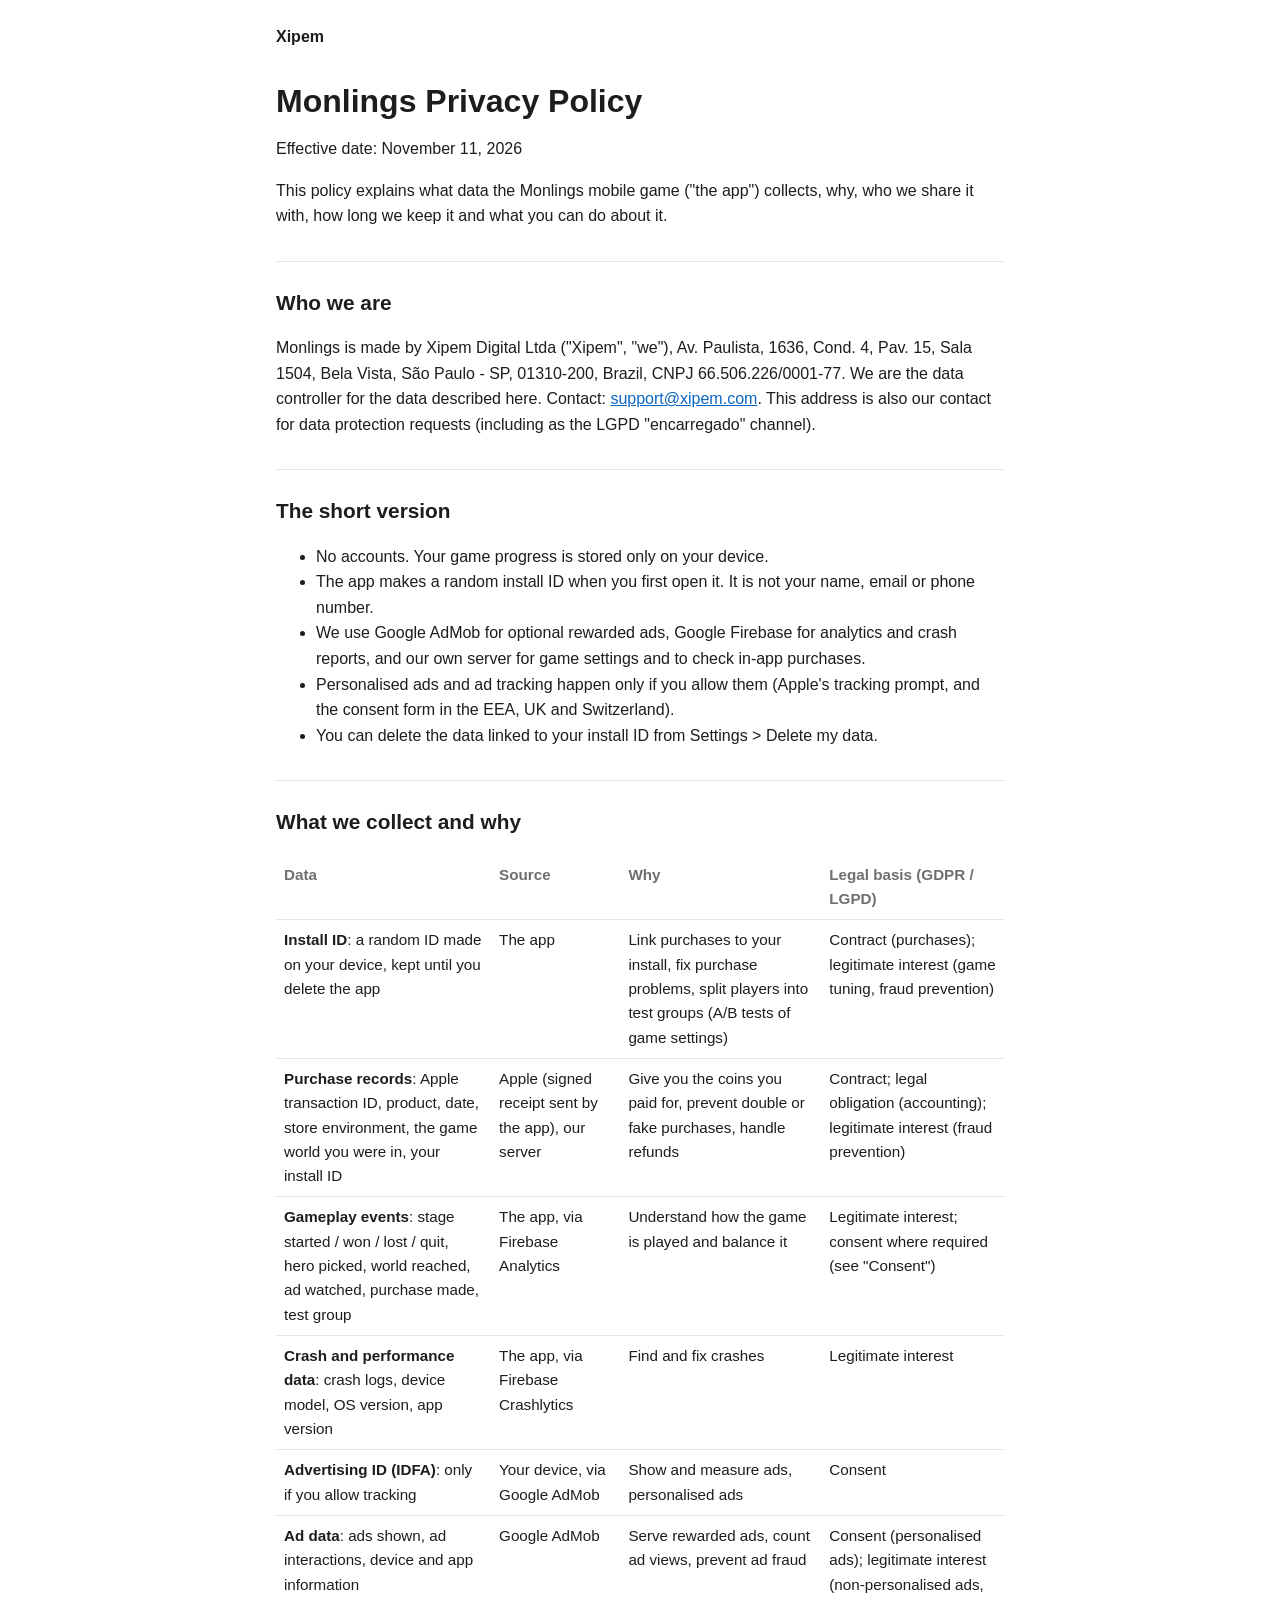
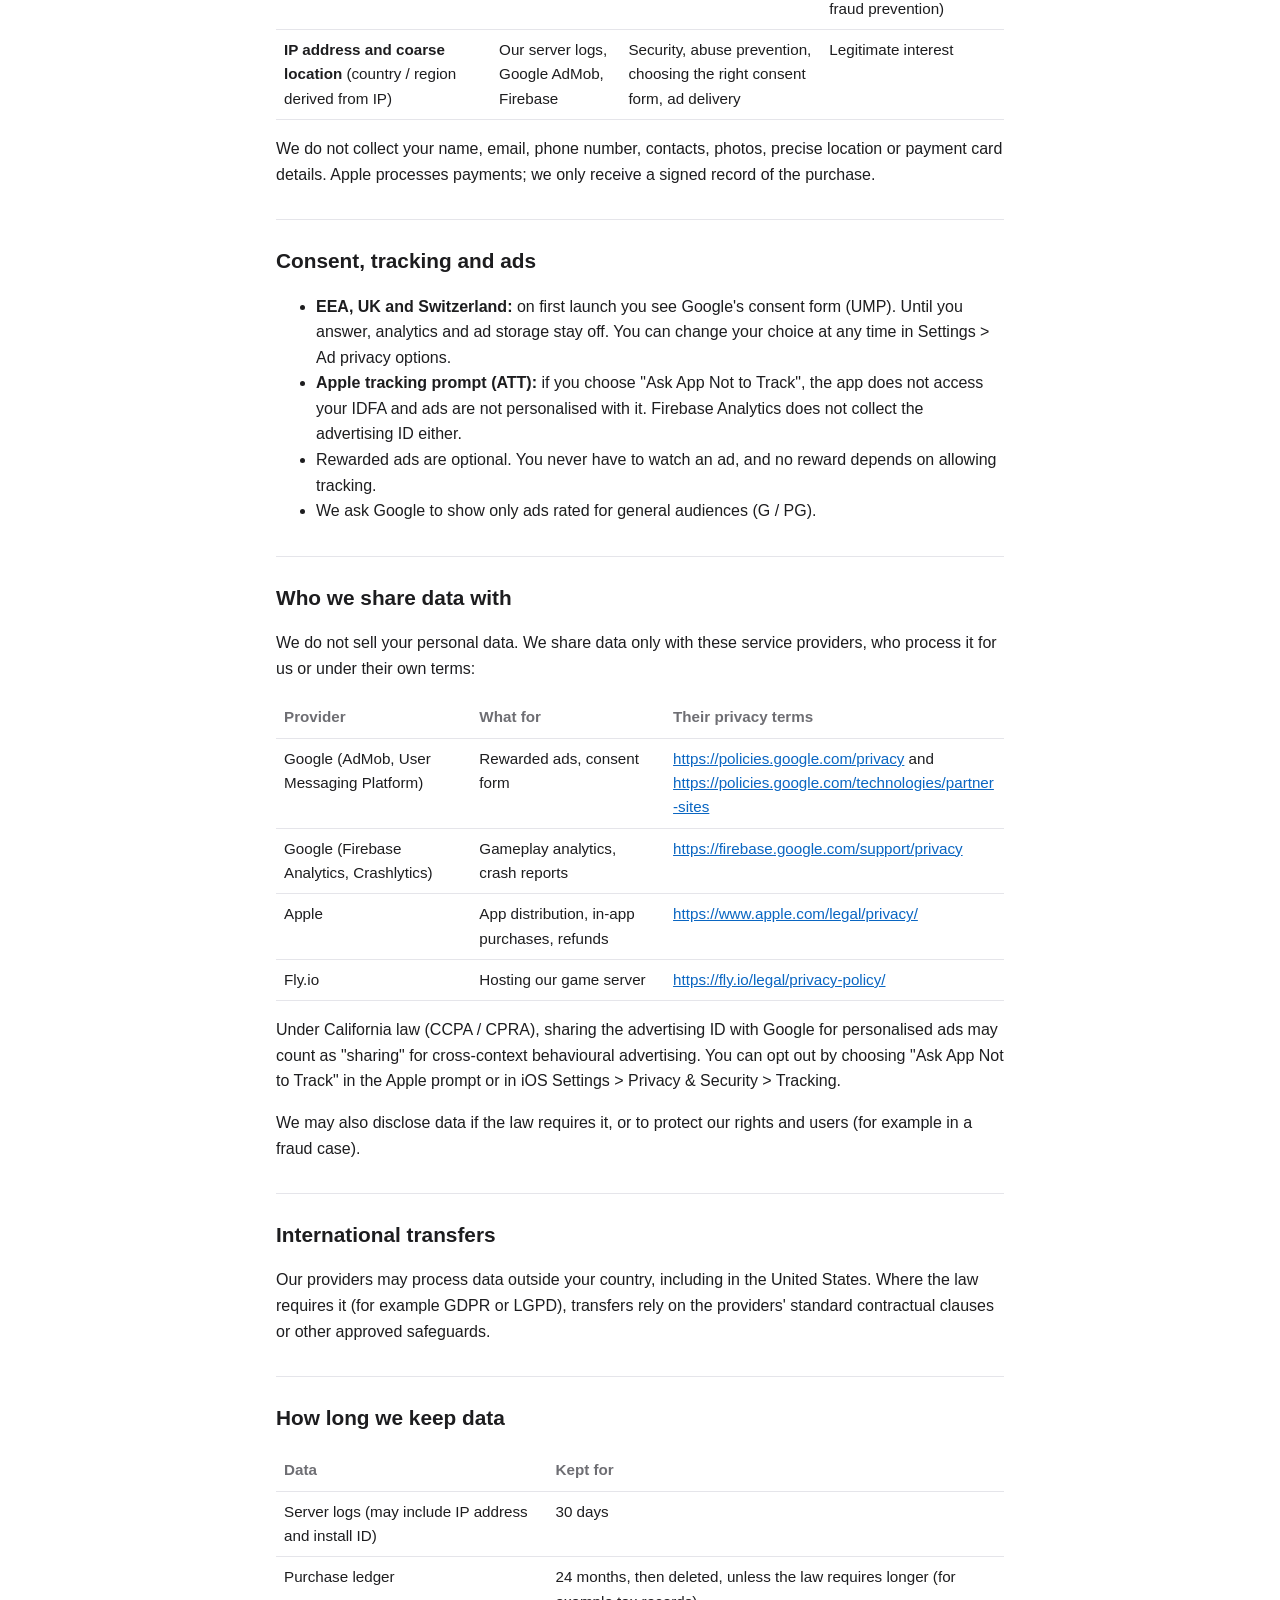
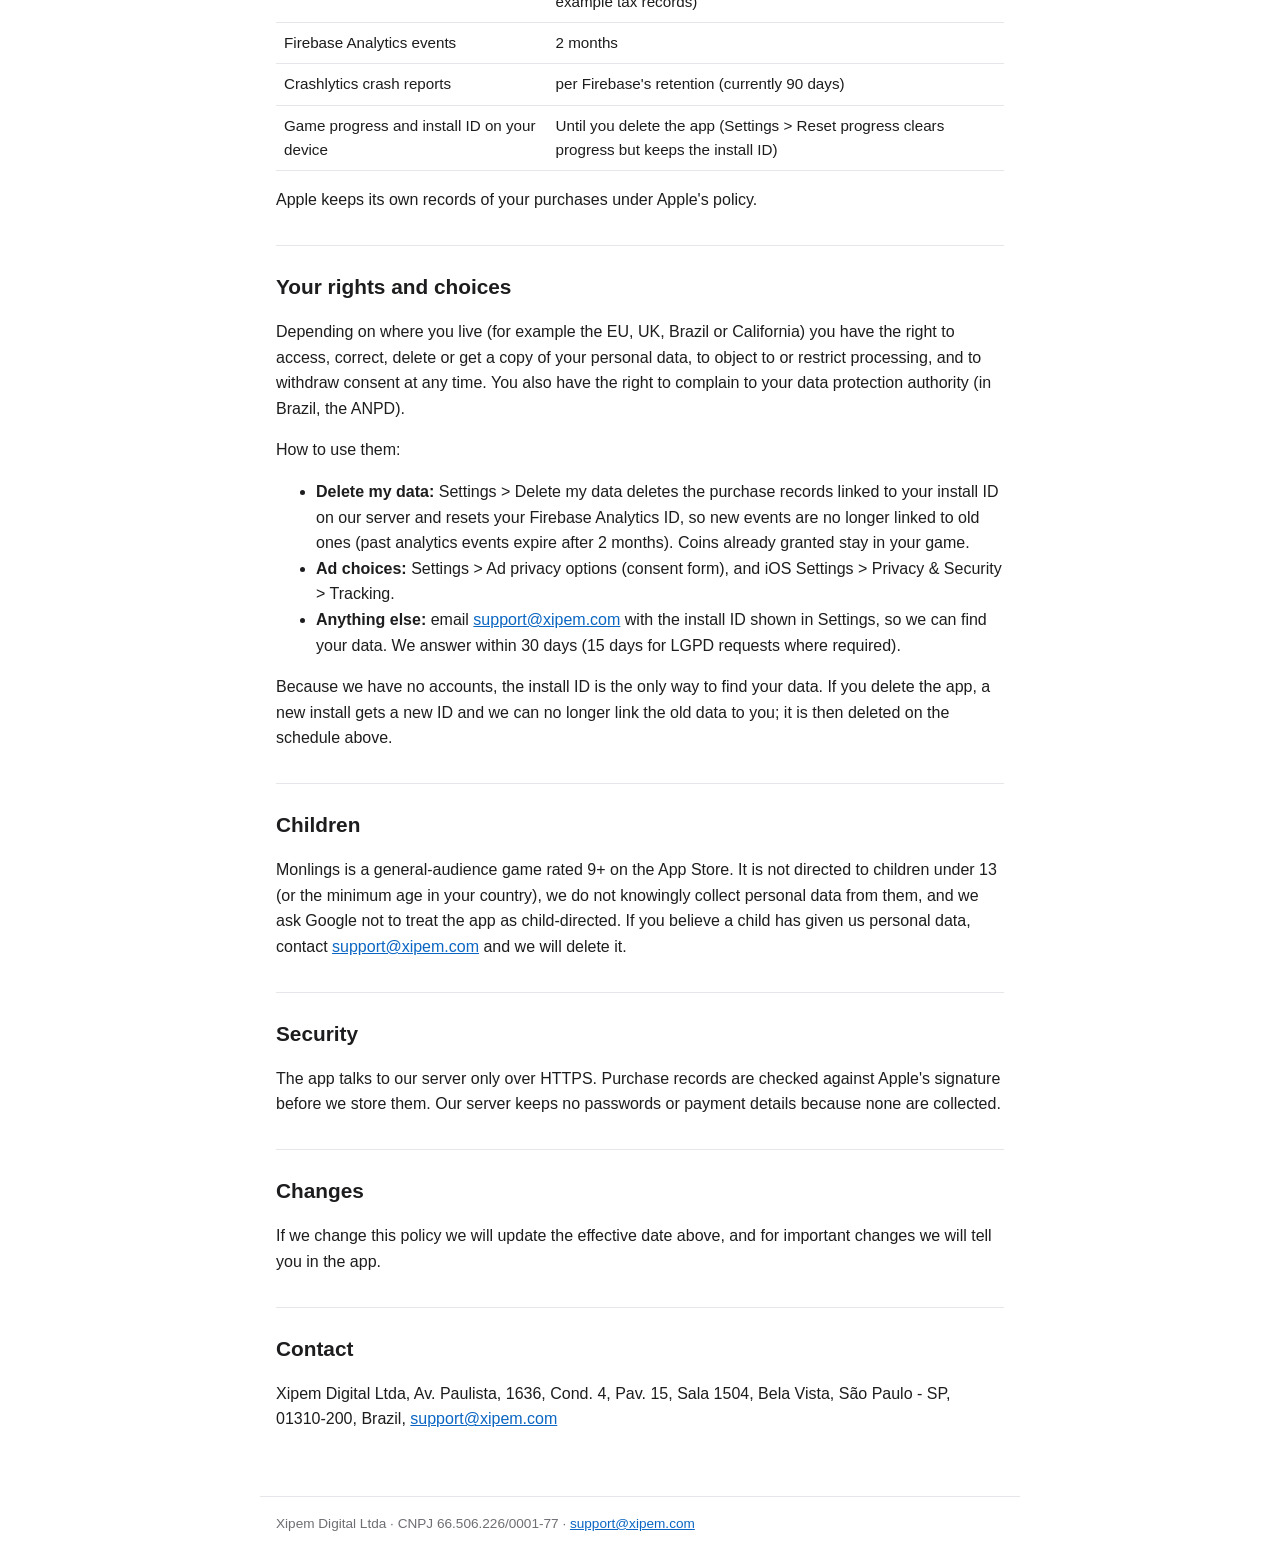
==== docs/games/monlings/privacy/index.html @ d83bfd8c "feat: serve from docs/ on GitHub Pages with xipem.com CNAME Co-Authored-By: Claude Opus 5.5 <noreply" ====
<!doctype html>
<html lang="en">
<head>
<meta charset="utf-8">
<meta name="viewport" content="width=device-width, initial-scale=1">
<title>Monlings Privacy Policy</title>
<link rel="stylesheet" href="../../../style.css">
</head>
<body>
<header><a href="../../../">Xipem</a></header>
<main>
<h1>Monlings Privacy Policy</h1>
<p>Effective date: November 11, 2026</p>
<p>This policy explains what data the Monlings mobile game ("the app") collects, why, who we share it with, how long we keep it and what you can do about it.</p>
<h2>Who we are</h2>
<p>Monlings is made by Xipem Digital Ltda ("Xipem", "we"), Av. Paulista, 1636, Cond. 4, Pav. 15, Sala 1504, Bela Vista, São Paulo - SP, 01310-200, Brazil, CNPJ 66.506.226/0001-77. We are the data controller for the data described here. Contact: <a href="mailto:support@xipem.com">support@xipem.com</a>. This address is also our contact for data protection requests (including as the LGPD "encarregado" channel).</p>
<h2>The short version</h2>
<ul><li>No accounts. Your game progress is stored only on your device.</li><li>The app makes a random install ID when you first open it. It is not your name, email or phone number.</li><li>We use Google AdMob for optional rewarded ads, Google Firebase for analytics and crash reports, and our own server for game settings and to check in-app purchases.</li><li>Personalised ads and ad tracking happen only if you allow them (Apple's tracking prompt, and the consent form in the EEA, UK and Switzerland).</li><li>You can delete the data linked to your install ID from Settings &gt; Delete my data.</li></ul>
<h2>What we collect and why</h2>
<div class="table"><table><thead><tr><th>Data</th><th>Source</th><th>Why</th><th>Legal basis (GDPR / LGPD)</th></tr></thead><tbody><tr><td data-label="Data"><strong>Install ID</strong>: a random ID made on your device, kept until you delete the app</td><td data-label="Source">The app</td><td data-label="Why">Link purchases to your install, fix purchase problems, split players into test groups (A/B tests of game settings)</td><td data-label="Legal basis (GDPR / LGPD)">Contract (purchases); legitimate interest (game tuning, fraud prevention)</td></tr><tr><td data-label="Data"><strong>Purchase records</strong>: Apple transaction ID, product, date, store environment, the game world you were in, your install ID</td><td data-label="Source">Apple (signed receipt sent by the app), our server</td><td data-label="Why">Give you the coins you paid for, prevent double or fake purchases, handle refunds</td><td data-label="Legal basis (GDPR / LGPD)">Contract; legal obligation (accounting); legitimate interest (fraud prevention)</td></tr><tr><td data-label="Data"><strong>Gameplay events</strong>: stage started / won / lost / quit, hero picked, world reached, ad watched, purchase made, test group</td><td data-label="Source">The app, via Firebase Analytics</td><td data-label="Why">Understand how the game is played and balance it</td><td data-label="Legal basis (GDPR / LGPD)">Legitimate interest; consent where required (see "Consent")</td></tr><tr><td data-label="Data"><strong>Crash and performance data</strong>: crash logs, device model, OS version, app version</td><td data-label="Source">The app, via Firebase Crashlytics</td><td data-label="Why">Find and fix crashes</td><td data-label="Legal basis (GDPR / LGPD)">Legitimate interest</td></tr><tr><td data-label="Data"><strong>Advertising ID (IDFA)</strong>: only if you allow tracking</td><td data-label="Source">Your device, via Google AdMob</td><td data-label="Why">Show and measure ads, personalised ads</td><td data-label="Legal basis (GDPR / LGPD)">Consent</td></tr><tr><td data-label="Data"><strong>Ad data</strong>: ads shown, ad interactions, device and app information</td><td data-label="Source">Google AdMob</td><td data-label="Why">Serve rewarded ads, count ad views, prevent ad fraud</td><td data-label="Legal basis (GDPR / LGPD)">Consent (personalised ads); legitimate interest (non-personalised ads, fraud prevention)</td></tr><tr><td data-label="Data"><strong>IP address and coarse location</strong> (country / region derived from IP)</td><td data-label="Source">Our server logs, Google AdMob, Firebase</td><td data-label="Why">Security, abuse prevention, choosing the right consent form, ad delivery</td><td data-label="Legal basis (GDPR / LGPD)">Legitimate interest</td></tr></tbody></table></div>
<p>We do not collect your name, email, phone number, contacts, photos, precise location or payment card details. Apple processes payments; we only receive a signed record of the purchase.</p>
<h2>Consent, tracking and ads</h2>
<ul><li><strong>EEA, UK and Switzerland:</strong> on first launch you see Google's consent form (UMP). Until you answer, analytics and ad storage stay off. You can change your choice at any time in Settings &gt; Ad privacy options.</li><li><strong>Apple tracking prompt (ATT):</strong> if you choose "Ask App Not to Track", the app does not access your IDFA and ads are not personalised with it. Firebase Analytics does not collect the advertising ID either.</li><li>Rewarded ads are optional. You never have to watch an ad, and no reward depends on allowing tracking.</li><li>We ask Google to show only ads rated for general audiences (G / PG).</li></ul>
<h2>Who we share data with</h2>
<p>We do not sell your personal data. We share data only with these service providers, who process it for us or under their own terms:</p>
<div class="table"><table><thead><tr><th>Provider</th><th>What for</th><th>Their privacy terms</th></tr></thead><tbody><tr><td data-label="Provider">Google (AdMob, User Messaging Platform)</td><td data-label="What for">Rewarded ads, consent form</td><td data-label="Their privacy terms"><a href="https://policies.google.com/privacy">https://policies.google.com/privacy</a> and <a href="https://policies.google.com/technologies/partner-sites">https://policies.google.com/technologies/partner-sites</a></td></tr><tr><td data-label="Provider">Google (Firebase Analytics, Crashlytics)</td><td data-label="What for">Gameplay analytics, crash reports</td><td data-label="Their privacy terms"><a href="https://firebase.google.com/support/privacy">https://firebase.google.com/support/privacy</a></td></tr><tr><td data-label="Provider">Apple</td><td data-label="What for">App distribution, in-app purchases, refunds</td><td data-label="Their privacy terms"><a href="https://www.apple.com/legal/privacy/">https://www.apple.com/legal/privacy/</a></td></tr><tr><td data-label="Provider">Fly.io</td><td data-label="What for">Hosting our game server</td><td data-label="Their privacy terms"><a href="https://fly.io/legal/privacy-policy/">https://fly.io/legal/privacy-policy/</a></td></tr></tbody></table></div>
<p>Under California law (CCPA / CPRA), sharing the advertising ID with Google for personalised ads may count as "sharing" for cross-context behavioural advertising. You can opt out by choosing "Ask App Not to Track" in the Apple prompt or in iOS Settings &gt; Privacy &amp; Security &gt; Tracking.</p>
<p>We may also disclose data if the law requires it, or to protect our rights and users (for example in a fraud case).</p>
<h2>International transfers</h2>
<p>Our providers may process data outside your country, including in the United States. Where the law requires it (for example GDPR or LGPD), transfers rely on the providers' standard contractual clauses or other approved safeguards.</p>
<h2>How long we keep data</h2>
<div class="table"><table><thead><tr><th>Data</th><th>Kept for</th></tr></thead><tbody><tr><td data-label="Data">Server logs (may include IP address and install ID)</td><td data-label="Kept for">30 days</td></tr><tr><td data-label="Data">Purchase ledger</td><td data-label="Kept for">24 months, then deleted, unless the law requires longer (for example tax records)</td></tr><tr><td data-label="Data">Firebase Analytics events</td><td data-label="Kept for">2 months</td></tr><tr><td data-label="Data">Crashlytics crash reports</td><td data-label="Kept for">per Firebase's retention (currently 90 days)</td></tr><tr><td data-label="Data">Game progress and install ID on your device</td><td data-label="Kept for">Until you delete the app (Settings &gt; Reset progress clears progress but keeps the install ID)</td></tr></tbody></table></div>
<p>Apple keeps its own records of your purchases under Apple's policy.</p>
<h2>Your rights and choices</h2>
<p>Depending on where you live (for example the EU, UK, Brazil or California) you have the right to access, correct, delete or get a copy of your personal data, to object to or restrict processing, and to withdraw consent at any time. You also have the right to complain to your data protection authority (in Brazil, the ANPD).</p>
<p>How to use them:</p>
<ul><li><strong>Delete my data:</strong> Settings &gt; Delete my data deletes the purchase records linked to your install ID on our server and resets your Firebase Analytics ID, so new events are no longer linked to old ones (past analytics events expire after 2 months). Coins already granted stay in your game.</li><li><strong>Ad choices:</strong> Settings &gt; Ad privacy options (consent form), and iOS Settings &gt; Privacy &amp; Security &gt; Tracking.</li><li><strong>Anything else:</strong> email <a href="mailto:support@xipem.com">support@xipem.com</a> with the install ID shown in Settings, so we can find your data. We answer within 30 days (15 days for LGPD requests where required).</li></ul>
<p>Because we have no accounts, the install ID is the only way to find your data. If you delete the app, a new install gets a new ID and we can no longer link the old data to you; it is then deleted on the schedule above.</p>
<h2>Children</h2>
<p>Monlings is a general-audience game rated 9+ on the App Store. It is not directed to children under 13 (or the minimum age in your country), we do not knowingly collect personal data from them, and we ask Google not to treat the app as child-directed. If you believe a child has given us personal data, contact <a href="mailto:support@xipem.com">support@xipem.com</a> and we will delete it.</p>
<h2>Security</h2>
<p>The app talks to our server only over HTTPS. Purchase records are checked against Apple's signature before we store them. Our server keeps no passwords or payment details because none are collected.</p>
<h2>Changes</h2>
<p>If we change this policy we will update the effective date above, and for important changes we will tell you in the app.</p>
<h2>Contact</h2>
<p>Xipem Digital Ltda, Av. Paulista, 1636, Cond. 4, Pav. 15, Sala 1504, Bela Vista, São Paulo - SP, 01310-200, Brazil, <a href="mailto:support@xipem.com">support@xipem.com</a></p>
</main>
<footer>Xipem Digital Ltda · CNPJ 66.506.226/0001-77 · <a href="mailto:support@xipem.com">support@xipem.com</a></footer>
</body>
</html>
---- docs/style.css ----
:root { --bg: #ffffff; --fg: #1d1d1f; --muted: #6e6e73; --line: #e5e5ea; --link: #0a66c2; color-scheme: light dark; }
@media (prefers-color-scheme: dark) { :root { --bg: #111113; --fg: #f2f2f7; --muted: #a1a1a6; --line: #2c2c30; --link: #6cb4ff; } }
* { box-sizing: border-box; }
body { margin: 0; background: var(--bg); color: var(--fg); font: 16px/1.6 -apple-system, BlinkMacSystemFont, "Segoe UI", Roboto, sans-serif; }
header, main, footer { max-width: 760px; margin: 0 auto; padding: 0 16px; }
header { padding-top: 24px; font-weight: 700; }
header a { color: var(--fg); text-decoration: none; }
main { padding-bottom: 48px; }
h1 { font-size: 2rem; line-height: 1.2; margin: 32px 0 16px; }
h2 { font-size: 1.3rem; margin: 32px 0 8px; border-top: 1px solid var(--line); padding-top: 24px; }
h3 { font-size: 1.05rem; margin: 24px 0 4px; }
a { color: var(--link); overflow-wrap: anywhere; }
code { font-size: 0.9em; }
.table { overflow-x: auto; margin: 16px 0; }
table { border-collapse: collapse; width: 100%; font-size: 0.95rem; }
th, td { text-align: left; vertical-align: top; padding: 8px; border-bottom: 1px solid var(--line); }
th { color: var(--muted); font-weight: 600; }
footer { color: var(--muted); font-size: 0.85rem; padding-top: 16px; padding-bottom: 32px; border-top: 1px solid var(--line); }
@media (max-width: 600px) {
  .table { overflow: visible; }
  table, tbody, tr, td { display: block; width: 100%; }
  thead { display: none; }
  tr { border-bottom: 1px solid var(--line); padding: 8px 0; }
  td { border: 0; padding: 4px 0; }
  td::before { content: attr(data-label); display: block; color: var(--muted); font-size: 0.8rem; font-weight: 600; }
}
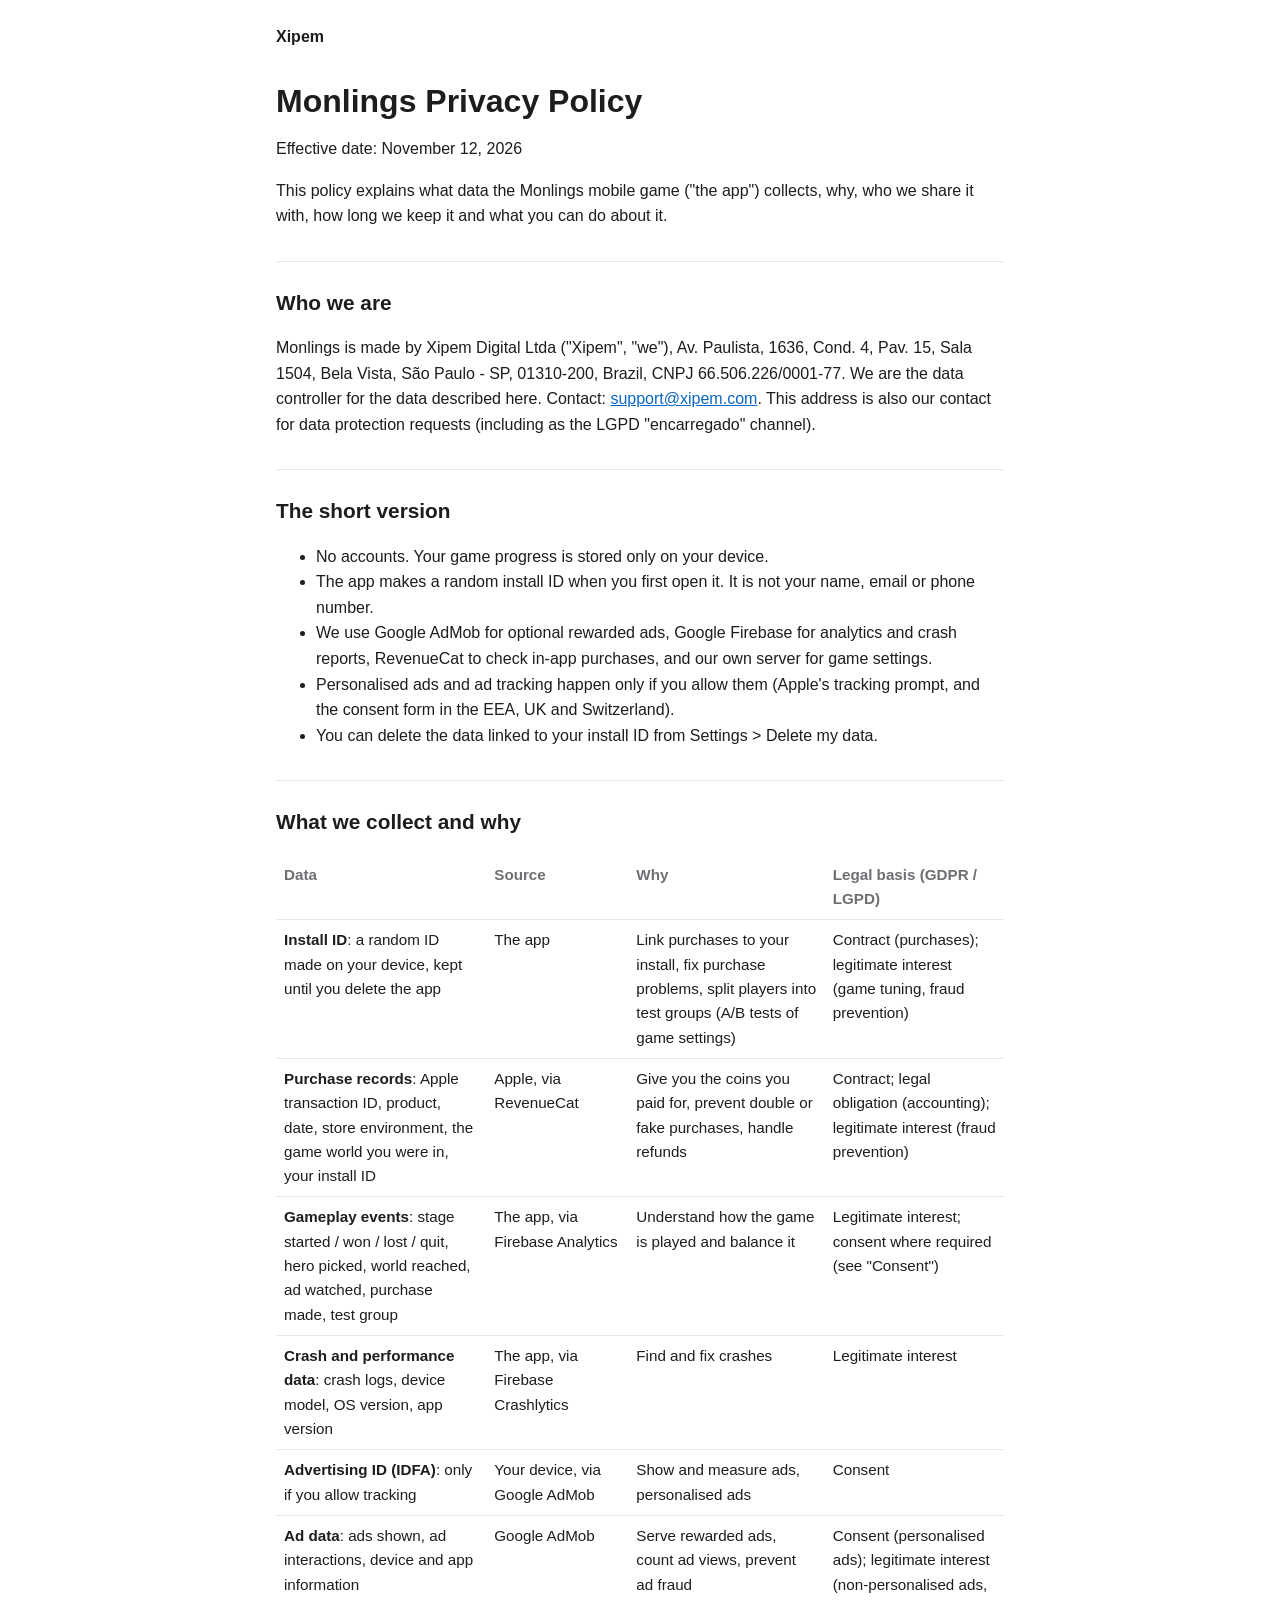
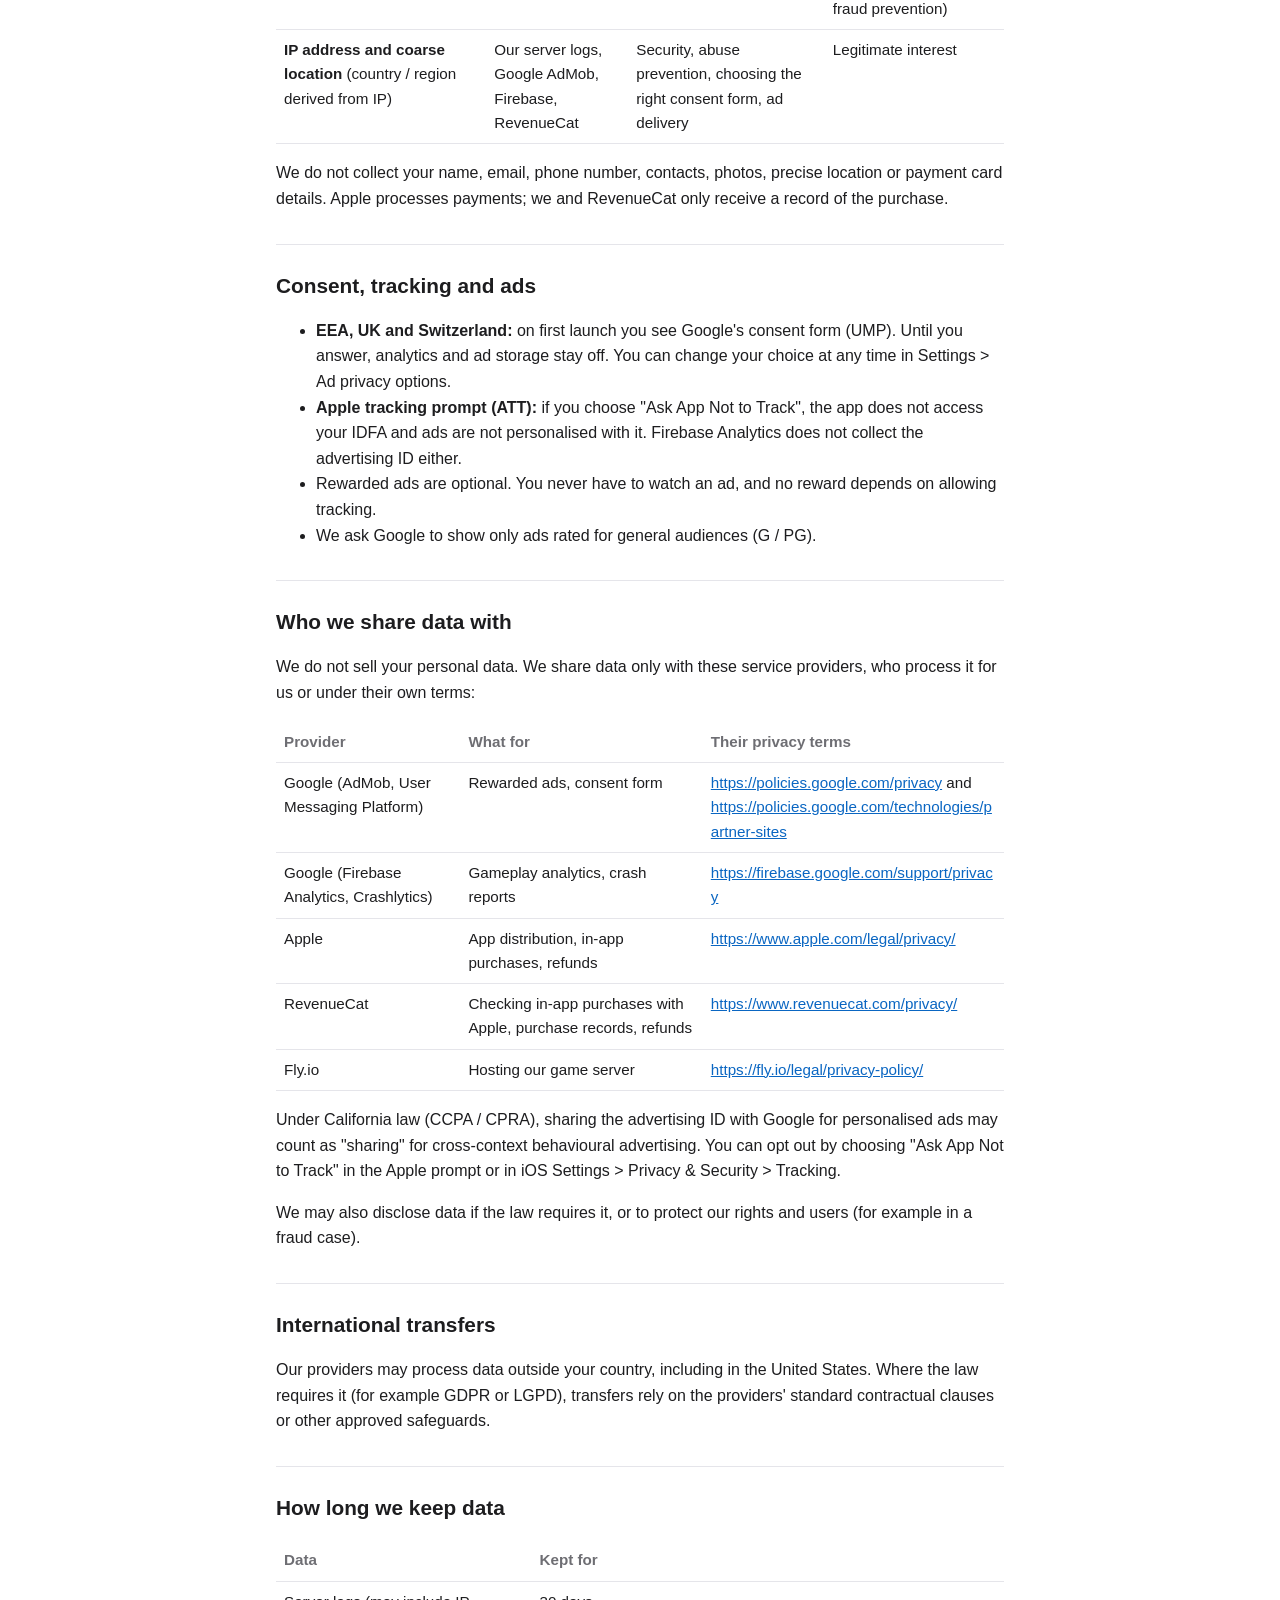
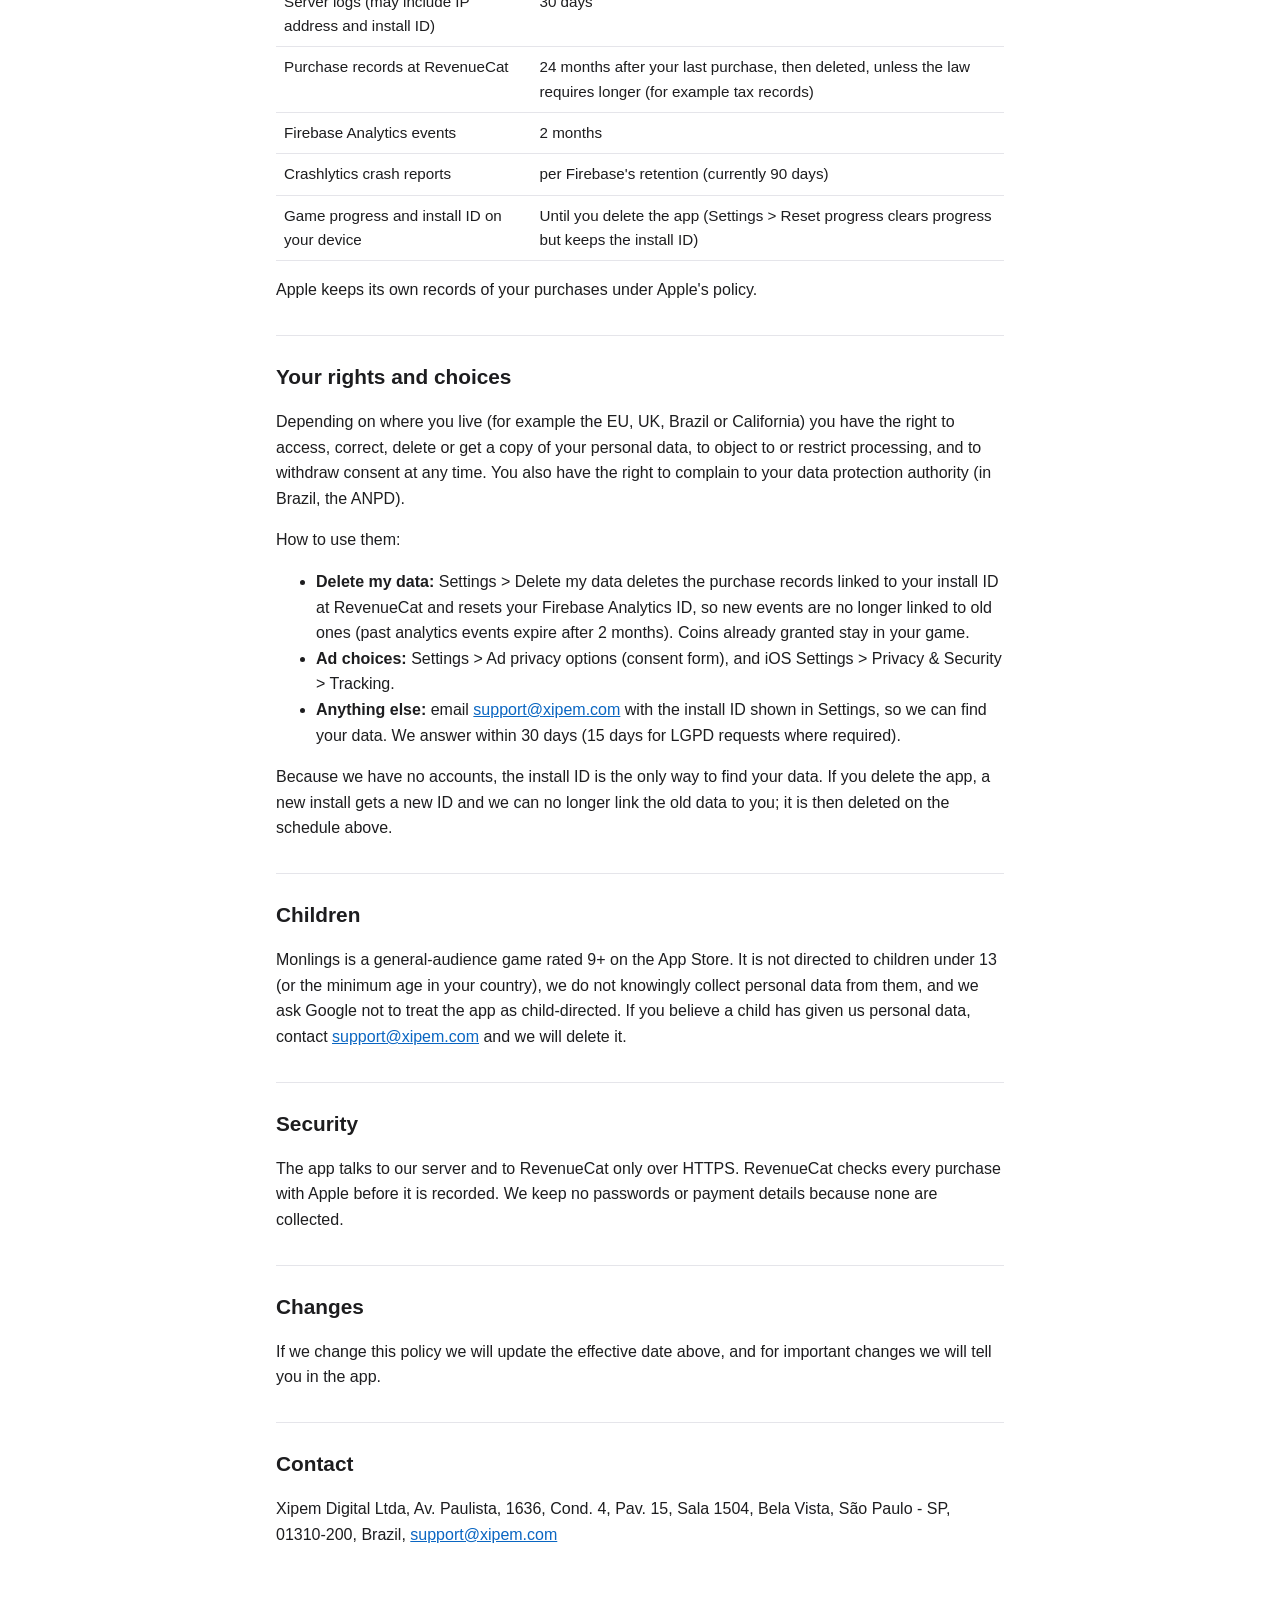
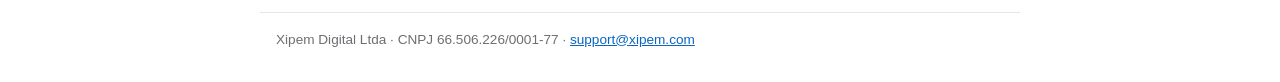
==== commit d5aa0be4: "docs: Monlings privacy policy v1.1 (RevenueCat) Co-Authored-By: Claude Opus 5.5 <noreply@anthropic.c" ====
--- a/docs/games/monlings/privacy/index.html
+++ b/docs/games/monlings/privacy/index.html
@@ -10,36 +10,36 @@
 <header><a href="../../../">Xipem</a></header>
 <main>
 <h1>Monlings Privacy Policy</h1>
-<p>Effective date: November 11, 2026</p>
+<p>Effective date: November 12, 2026</p>
 <p>This policy explains what data the Monlings mobile game ("the app") collects, why, who we share it with, how long we keep it and what you can do about it.</p>
 <h2>Who we are</h2>
 <p>Monlings is made by Xipem Digital Ltda ("Xipem", "we"), Av. Paulista, 1636, Cond. 4, Pav. 15, Sala 1504, Bela Vista, São Paulo - SP, 01310-200, Brazil, CNPJ 66.506.226/0001-77. We are the data controller for the data described here. Contact: <a href="mailto:support@xipem.com">support@xipem.com</a>. This address is also our contact for data protection requests (including as the LGPD "encarregado" channel).</p>
 <h2>The short version</h2>
-<ul><li>No accounts. Your game progress is stored only on your device.</li><li>The app makes a random install ID when you first open it. It is not your name, email or phone number.</li><li>We use Google AdMob for optional rewarded ads, Google Firebase for analytics and crash reports, and our own server for game settings and to check in-app purchases.</li><li>Personalised ads and ad tracking happen only if you allow them (Apple's tracking prompt, and the consent form in the EEA, UK and Switzerland).</li><li>You can delete the data linked to your install ID from Settings &gt; Delete my data.</li></ul>
+<ul><li>No accounts. Your game progress is stored only on your device.</li><li>The app makes a random install ID when you first open it. It is not your name, email or phone number.</li><li>We use Google AdMob for optional rewarded ads, Google Firebase for analytics and crash reports, RevenueCat to check in-app purchases, and our own server for game settings.</li><li>Personalised ads and ad tracking happen only if you allow them (Apple's tracking prompt, and the consent form in the EEA, UK and Switzerland).</li><li>You can delete the data linked to your install ID from Settings &gt; Delete my data.</li></ul>
 <h2>What we collect and why</h2>
-<div class="table"><table><thead><tr><th>Data</th><th>Source</th><th>Why</th><th>Legal basis (GDPR / LGPD)</th></tr></thead><tbody><tr><td data-label="Data"><strong>Install ID</strong>: a random ID made on your device, kept until you delete the app</td><td data-label="Source">The app</td><td data-label="Why">Link purchases to your install, fix purchase problems, split players into test groups (A/B tests of game settings)</td><td data-label="Legal basis (GDPR / LGPD)">Contract (purchases); legitimate interest (game tuning, fraud prevention)</td></tr><tr><td data-label="Data"><strong>Purchase records</strong>: Apple transaction ID, product, date, store environment, the game world you were in, your install ID</td><td data-label="Source">Apple (signed receipt sent by the app), our server</td><td data-label="Why">Give you the coins you paid for, prevent double or fake purchases, handle refunds</td><td data-label="Legal basis (GDPR / LGPD)">Contract; legal obligation (accounting); legitimate interest (fraud prevention)</td></tr><tr><td data-label="Data"><strong>Gameplay events</strong>: stage started / won / lost / quit, hero picked, world reached, ad watched, purchase made, test group</td><td data-label="Source">The app, via Firebase Analytics</td><td data-label="Why">Understand how the game is played and balance it</td><td data-label="Legal basis (GDPR / LGPD)">Legitimate interest; consent where required (see "Consent")</td></tr><tr><td data-label="Data"><strong>Crash and performance data</strong>: crash logs, device model, OS version, app version</td><td data-label="Source">The app, via Firebase Crashlytics</td><td data-label="Why">Find and fix crashes</td><td data-label="Legal basis (GDPR / LGPD)">Legitimate interest</td></tr><tr><td data-label="Data"><strong>Advertising ID (IDFA)</strong>: only if you allow tracking</td><td data-label="Source">Your device, via Google AdMob</td><td data-label="Why">Show and measure ads, personalised ads</td><td data-label="Legal basis (GDPR / LGPD)">Consent</td></tr><tr><td data-label="Data"><strong>Ad data</strong>: ads shown, ad interactions, device and app information</td><td data-label="Source">Google AdMob</td><td data-label="Why">Serve rewarded ads, count ad views, prevent ad fraud</td><td data-label="Legal basis (GDPR / LGPD)">Consent (personalised ads); legitimate interest (non-personalised ads, fraud prevention)</td></tr><tr><td data-label="Data"><strong>IP address and coarse location</strong> (country / region derived from IP)</td><td data-label="Source">Our server logs, Google AdMob, Firebase</td><td data-label="Why">Security, abuse prevention, choosing the right consent form, ad delivery</td><td data-label="Legal basis (GDPR / LGPD)">Legitimate interest</td></tr></tbody></table></div>
-<p>We do not collect your name, email, phone number, contacts, photos, precise location or payment card details. Apple processes payments; we only receive a signed record of the purchase.</p>
+<div class="table"><table><thead><tr><th>Data</th><th>Source</th><th>Why</th><th>Legal basis (GDPR / LGPD)</th></tr></thead><tbody><tr><td data-label="Data"><strong>Install ID</strong>: a random ID made on your device, kept until you delete the app</td><td data-label="Source">The app</td><td data-label="Why">Link purchases to your install, fix purchase problems, split players into test groups (A/B tests of game settings)</td><td data-label="Legal basis (GDPR / LGPD)">Contract (purchases); legitimate interest (game tuning, fraud prevention)</td></tr><tr><td data-label="Data"><strong>Purchase records</strong>: Apple transaction ID, product, date, store environment, the game world you were in, your install ID</td><td data-label="Source">Apple, via RevenueCat</td><td data-label="Why">Give you the coins you paid for, prevent double or fake purchases, handle refunds</td><td data-label="Legal basis (GDPR / LGPD)">Contract; legal obligation (accounting); legitimate interest (fraud prevention)</td></tr><tr><td data-label="Data"><strong>Gameplay events</strong>: stage started / won / lost / quit, hero picked, world reached, ad watched, purchase made, test group</td><td data-label="Source">The app, via Firebase Analytics</td><td data-label="Why">Understand how the game is played and balance it</td><td data-label="Legal basis (GDPR / LGPD)">Legitimate interest; consent where required (see "Consent")</td></tr><tr><td data-label="Data"><strong>Crash and performance data</strong>: crash logs, device model, OS version, app version</td><td data-label="Source">The app, via Firebase Crashlytics</td><td data-label="Why">Find and fix crashes</td><td data-label="Legal basis (GDPR / LGPD)">Legitimate interest</td></tr><tr><td data-label="Data"><strong>Advertising ID (IDFA)</strong>: only if you allow tracking</td><td data-label="Source">Your device, via Google AdMob</td><td data-label="Why">Show and measure ads, personalised ads</td><td data-label="Legal basis (GDPR / LGPD)">Consent</td></tr><tr><td data-label="Data"><strong>Ad data</strong>: ads shown, ad interactions, device and app information</td><td data-label="Source">Google AdMob</td><td data-label="Why">Serve rewarded ads, count ad views, prevent ad fraud</td><td data-label="Legal basis (GDPR / LGPD)">Consent (personalised ads); legitimate interest (non-personalised ads, fraud prevention)</td></tr><tr><td data-label="Data"><strong>IP address and coarse location</strong> (country / region derived from IP)</td><td data-label="Source">Our server logs, Google AdMob, Firebase, RevenueCat</td><td data-label="Why">Security, abuse prevention, choosing the right consent form, ad delivery</td><td data-label="Legal basis (GDPR / LGPD)">Legitimate interest</td></tr></tbody></table></div>
+<p>We do not collect your name, email, phone number, contacts, photos, precise location or payment card details. Apple processes payments; we and RevenueCat only receive a record of the purchase.</p>
 <h2>Consent, tracking and ads</h2>
 <ul><li><strong>EEA, UK and Switzerland:</strong> on first launch you see Google's consent form (UMP). Until you answer, analytics and ad storage stay off. You can change your choice at any time in Settings &gt; Ad privacy options.</li><li><strong>Apple tracking prompt (ATT):</strong> if you choose "Ask App Not to Track", the app does not access your IDFA and ads are not personalised with it. Firebase Analytics does not collect the advertising ID either.</li><li>Rewarded ads are optional. You never have to watch an ad, and no reward depends on allowing tracking.</li><li>We ask Google to show only ads rated for general audiences (G / PG).</li></ul>
 <h2>Who we share data with</h2>
 <p>We do not sell your personal data. We share data only with these service providers, who process it for us or under their own terms:</p>
-<div class="table"><table><thead><tr><th>Provider</th><th>What for</th><th>Their privacy terms</th></tr></thead><tbody><tr><td data-label="Provider">Google (AdMob, User Messaging Platform)</td><td data-label="What for">Rewarded ads, consent form</td><td data-label="Their privacy terms"><a href="https://policies.google.com/privacy">https://policies.google.com/privacy</a> and <a href="https://policies.google.com/technologies/partner-sites">https://policies.google.com/technologies/partner-sites</a></td></tr><tr><td data-label="Provider">Google (Firebase Analytics, Crashlytics)</td><td data-label="What for">Gameplay analytics, crash reports</td><td data-label="Their privacy terms"><a href="https://firebase.google.com/support/privacy">https://firebase.google.com/support/privacy</a></td></tr><tr><td data-label="Provider">Apple</td><td data-label="What for">App distribution, in-app purchases, refunds</td><td data-label="Their privacy terms"><a href="https://www.apple.com/legal/privacy/">https://www.apple.com/legal/privacy/</a></td></tr><tr><td data-label="Provider">Fly.io</td><td data-label="What for">Hosting our game server</td><td data-label="Their privacy terms"><a href="https://fly.io/legal/privacy-policy/">https://fly.io/legal/privacy-policy/</a></td></tr></tbody></table></div>
+<div class="table"><table><thead><tr><th>Provider</th><th>What for</th><th>Their privacy terms</th></tr></thead><tbody><tr><td data-label="Provider">Google (AdMob, User Messaging Platform)</td><td data-label="What for">Rewarded ads, consent form</td><td data-label="Their privacy terms"><a href="https://policies.google.com/privacy">https://policies.google.com/privacy</a> and <a href="https://policies.google.com/technologies/partner-sites">https://policies.google.com/technologies/partner-sites</a></td></tr><tr><td data-label="Provider">Google (Firebase Analytics, Crashlytics)</td><td data-label="What for">Gameplay analytics, crash reports</td><td data-label="Their privacy terms"><a href="https://firebase.google.com/support/privacy">https://firebase.google.com/support/privacy</a></td></tr><tr><td data-label="Provider">Apple</td><td data-label="What for">App distribution, in-app purchases, refunds</td><td data-label="Their privacy terms"><a href="https://www.apple.com/legal/privacy/">https://www.apple.com/legal/privacy/</a></td></tr><tr><td data-label="Provider">RevenueCat</td><td data-label="What for">Checking in-app purchases with Apple, purchase records, refunds</td><td data-label="Their privacy terms"><a href="https://www.revenuecat.com/privacy/">https://www.revenuecat.com/privacy/</a></td></tr><tr><td data-label="Provider">Fly.io</td><td data-label="What for">Hosting our game server</td><td data-label="Their privacy terms"><a href="https://fly.io/legal/privacy-policy/">https://fly.io/legal/privacy-policy/</a></td></tr></tbody></table></div>
 <p>Under California law (CCPA / CPRA), sharing the advertising ID with Google for personalised ads may count as "sharing" for cross-context behavioural advertising. You can opt out by choosing "Ask App Not to Track" in the Apple prompt or in iOS Settings &gt; Privacy &amp; Security &gt; Tracking.</p>
 <p>We may also disclose data if the law requires it, or to protect our rights and users (for example in a fraud case).</p>
 <h2>International transfers</h2>
 <p>Our providers may process data outside your country, including in the United States. Where the law requires it (for example GDPR or LGPD), transfers rely on the providers' standard contractual clauses or other approved safeguards.</p>
 <h2>How long we keep data</h2>
-<div class="table"><table><thead><tr><th>Data</th><th>Kept for</th></tr></thead><tbody><tr><td data-label="Data">Server logs (may include IP address and install ID)</td><td data-label="Kept for">30 days</td></tr><tr><td data-label="Data">Purchase ledger</td><td data-label="Kept for">24 months, then deleted, unless the law requires longer (for example tax records)</td></tr><tr><td data-label="Data">Firebase Analytics events</td><td data-label="Kept for">2 months</td></tr><tr><td data-label="Data">Crashlytics crash reports</td><td data-label="Kept for">per Firebase's retention (currently 90 days)</td></tr><tr><td data-label="Data">Game progress and install ID on your device</td><td data-label="Kept for">Until you delete the app (Settings &gt; Reset progress clears progress but keeps the install ID)</td></tr></tbody></table></div>
+<div class="table"><table><thead><tr><th>Data</th><th>Kept for</th></tr></thead><tbody><tr><td data-label="Data">Server logs (may include IP address and install ID)</td><td data-label="Kept for">30 days</td></tr><tr><td data-label="Data">Purchase records at RevenueCat</td><td data-label="Kept for">24 months after your last purchase, then deleted, unless the law requires longer (for example tax records)</td></tr><tr><td data-label="Data">Firebase Analytics events</td><td data-label="Kept for">2 months</td></tr><tr><td data-label="Data">Crashlytics crash reports</td><td data-label="Kept for">per Firebase's retention (currently 90 days)</td></tr><tr><td data-label="Data">Game progress and install ID on your device</td><td data-label="Kept for">Until you delete the app (Settings &gt; Reset progress clears progress but keeps the install ID)</td></tr></tbody></table></div>
 <p>Apple keeps its own records of your purchases under Apple's policy.</p>
 <h2>Your rights and choices</h2>
 <p>Depending on where you live (for example the EU, UK, Brazil or California) you have the right to access, correct, delete or get a copy of your personal data, to object to or restrict processing, and to withdraw consent at any time. You also have the right to complain to your data protection authority (in Brazil, the ANPD).</p>
 <p>How to use them:</p>
-<ul><li><strong>Delete my data:</strong> Settings &gt; Delete my data deletes the purchase records linked to your install ID on our server and resets your Firebase Analytics ID, so new events are no longer linked to old ones (past analytics events expire after 2 months). Coins already granted stay in your game.</li><li><strong>Ad choices:</strong> Settings &gt; Ad privacy options (consent form), and iOS Settings &gt; Privacy &amp; Security &gt; Tracking.</li><li><strong>Anything else:</strong> email <a href="mailto:support@xipem.com">support@xipem.com</a> with the install ID shown in Settings, so we can find your data. We answer within 30 days (15 days for LGPD requests where required).</li></ul>
+<ul><li><strong>Delete my data:</strong> Settings &gt; Delete my data deletes the purchase records linked to your install ID at RevenueCat and resets your Firebase Analytics ID, so new events are no longer linked to old ones (past analytics events expire after 2 months). Coins already granted stay in your game.</li><li><strong>Ad choices:</strong> Settings &gt; Ad privacy options (consent form), and iOS Settings &gt; Privacy &amp; Security &gt; Tracking.</li><li><strong>Anything else:</strong> email <a href="mailto:support@xipem.com">support@xipem.com</a> with the install ID shown in Settings, so we can find your data. We answer within 30 days (15 days for LGPD requests where required).</li></ul>
 <p>Because we have no accounts, the install ID is the only way to find your data. If you delete the app, a new install gets a new ID and we can no longer link the old data to you; it is then deleted on the schedule above.</p>
 <h2>Children</h2>
 <p>Monlings is a general-audience game rated 9+ on the App Store. It is not directed to children under 13 (or the minimum age in your country), we do not knowingly collect personal data from them, and we ask Google not to treat the app as child-directed. If you believe a child has given us personal data, contact <a href="mailto:support@xipem.com">support@xipem.com</a> and we will delete it.</p>
 <h2>Security</h2>
-<p>The app talks to our server only over HTTPS. Purchase records are checked against Apple's signature before we store them. Our server keeps no passwords or payment details because none are collected.</p>
+<p>The app talks to our server and to RevenueCat only over HTTPS. RevenueCat checks every purchase with Apple before it is recorded. We keep no passwords or payment details because none are collected.</p>
 <h2>Changes</h2>
 <p>If we change this policy we will update the effective date above, and for important changes we will tell you in the app.</p>
 <h2>Contact</h2>
